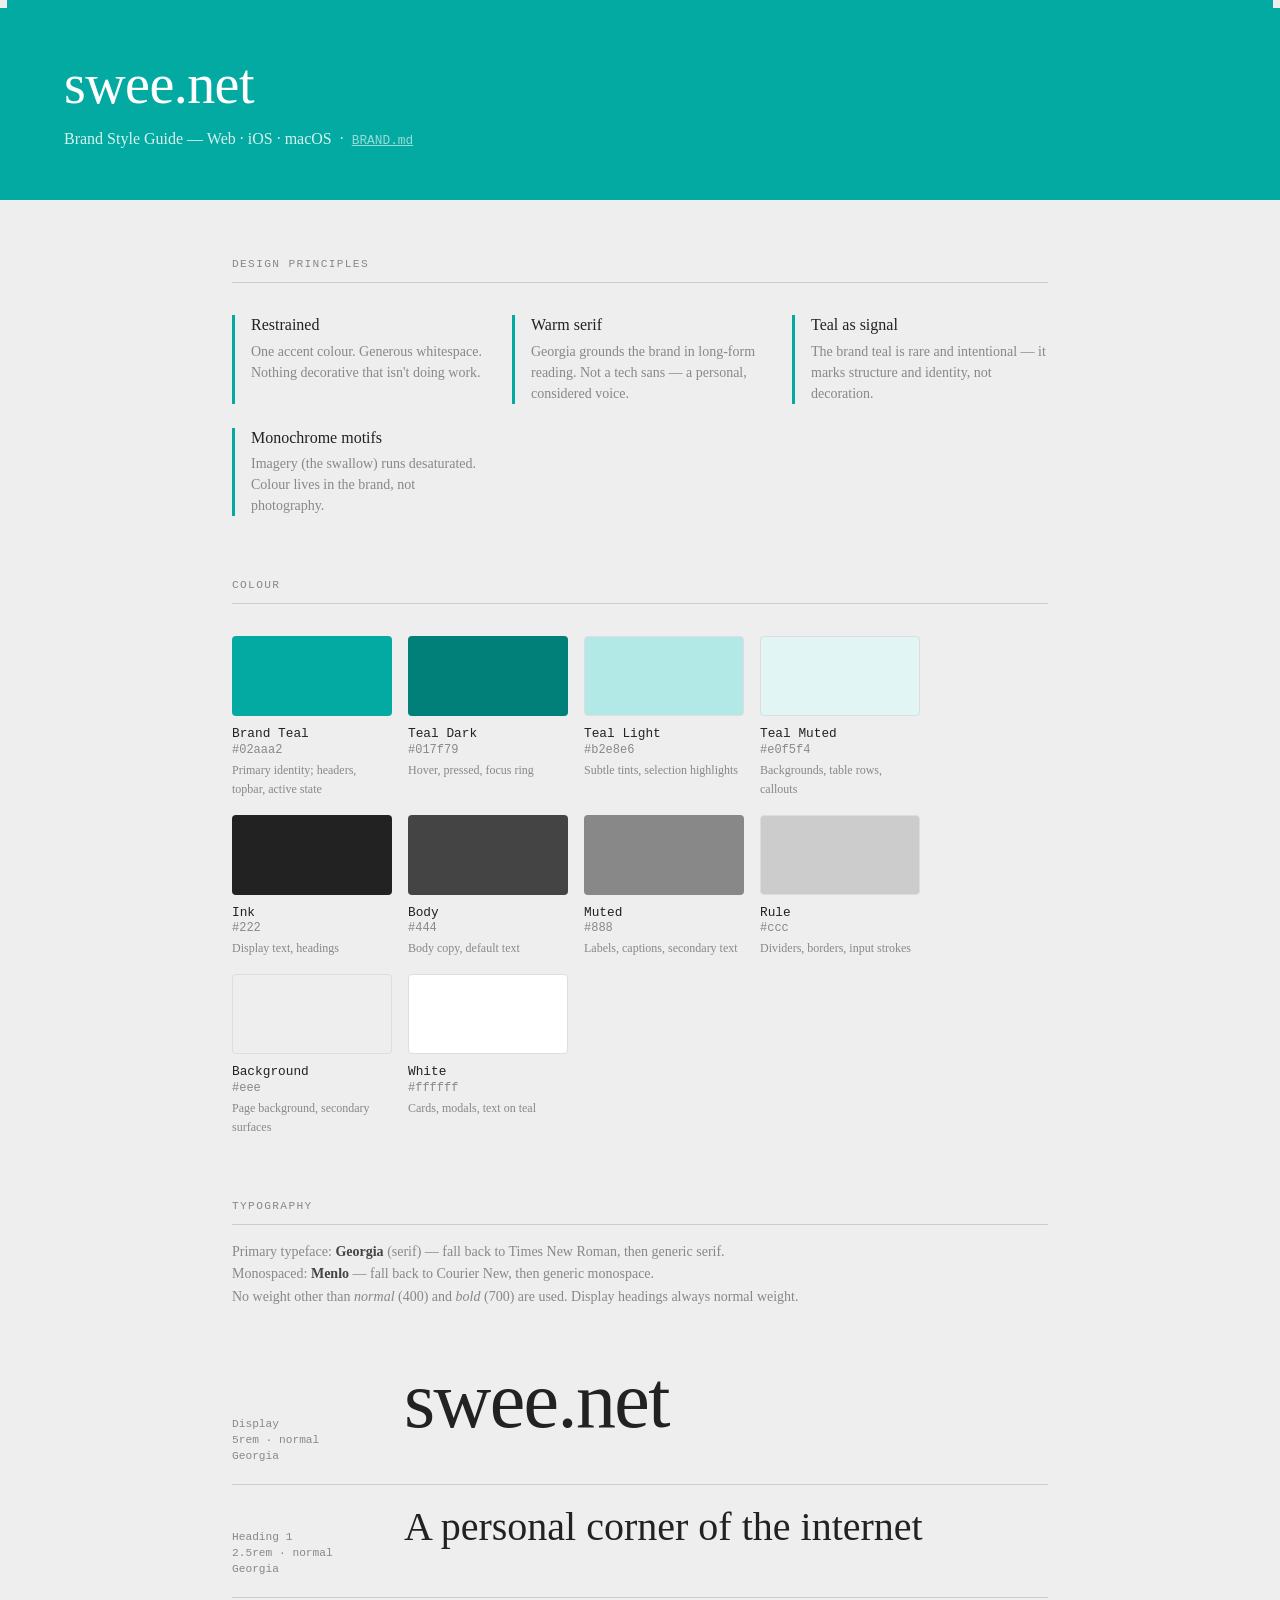
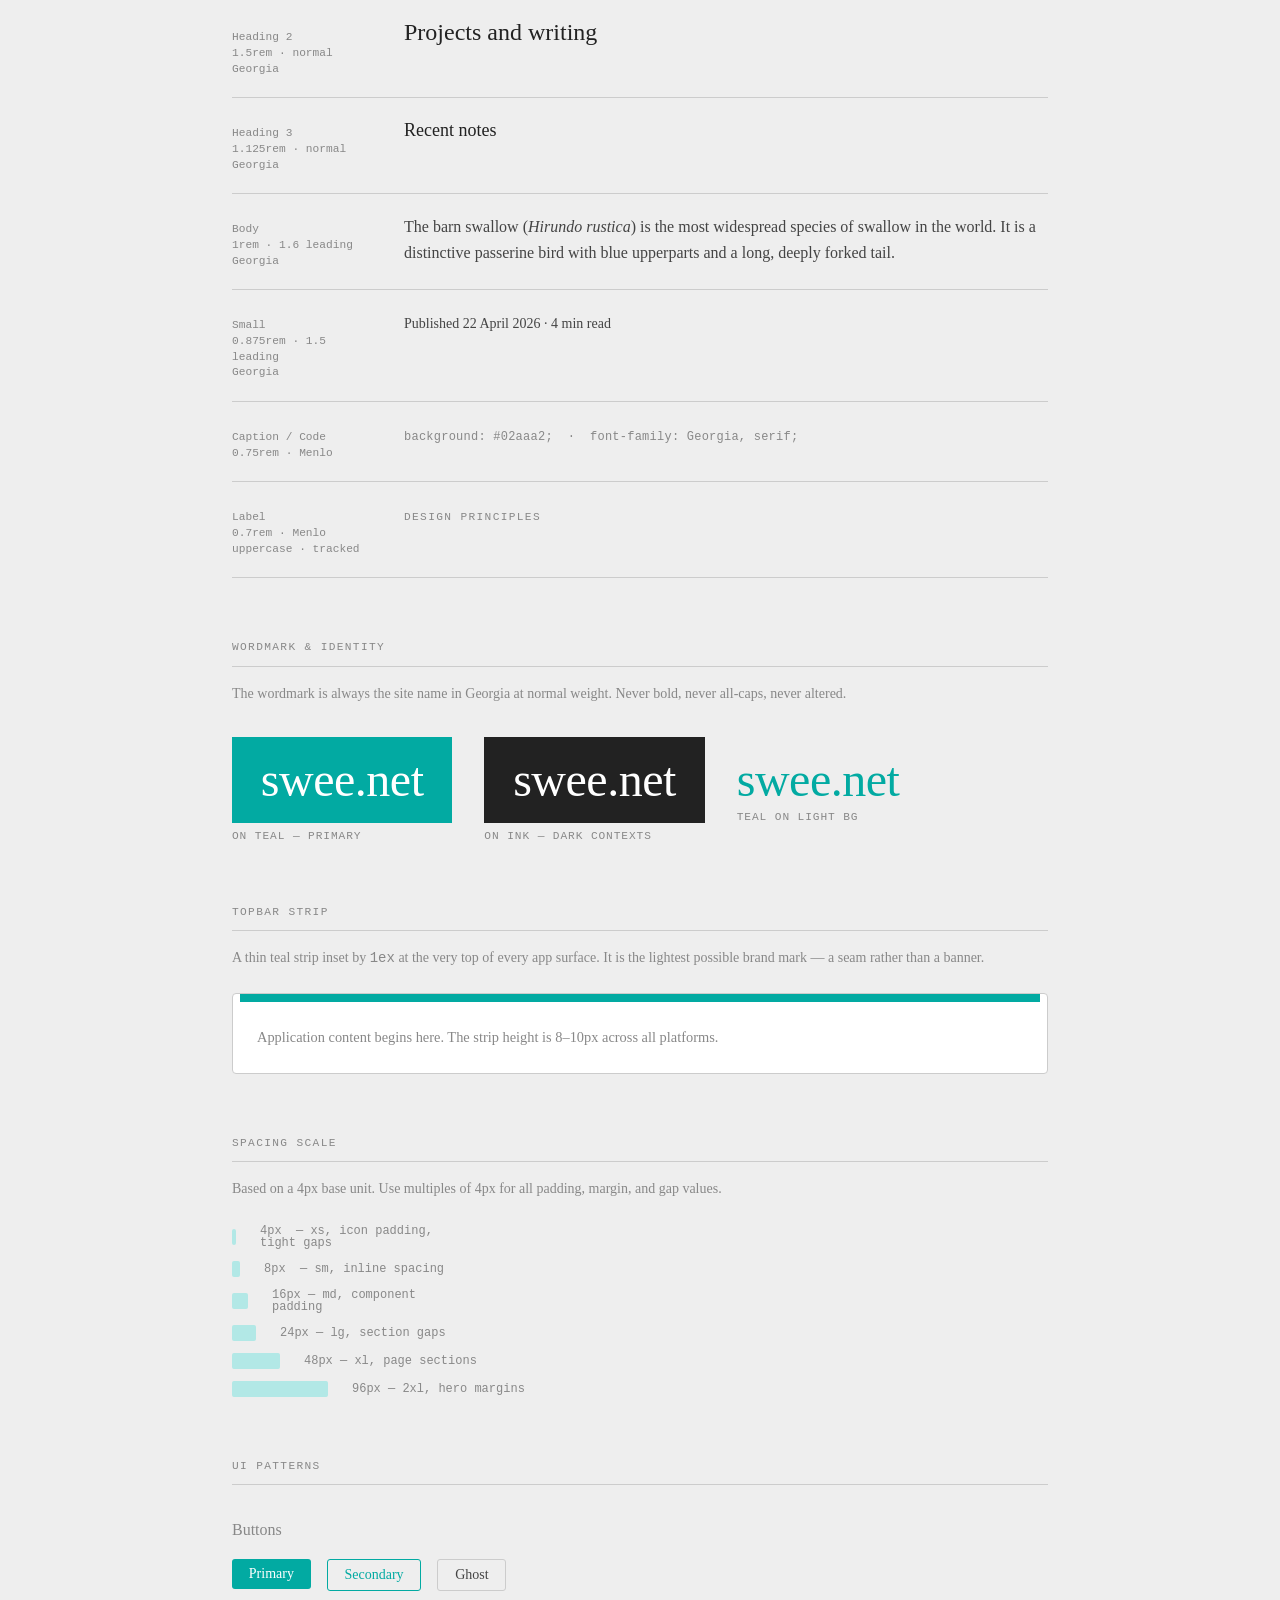
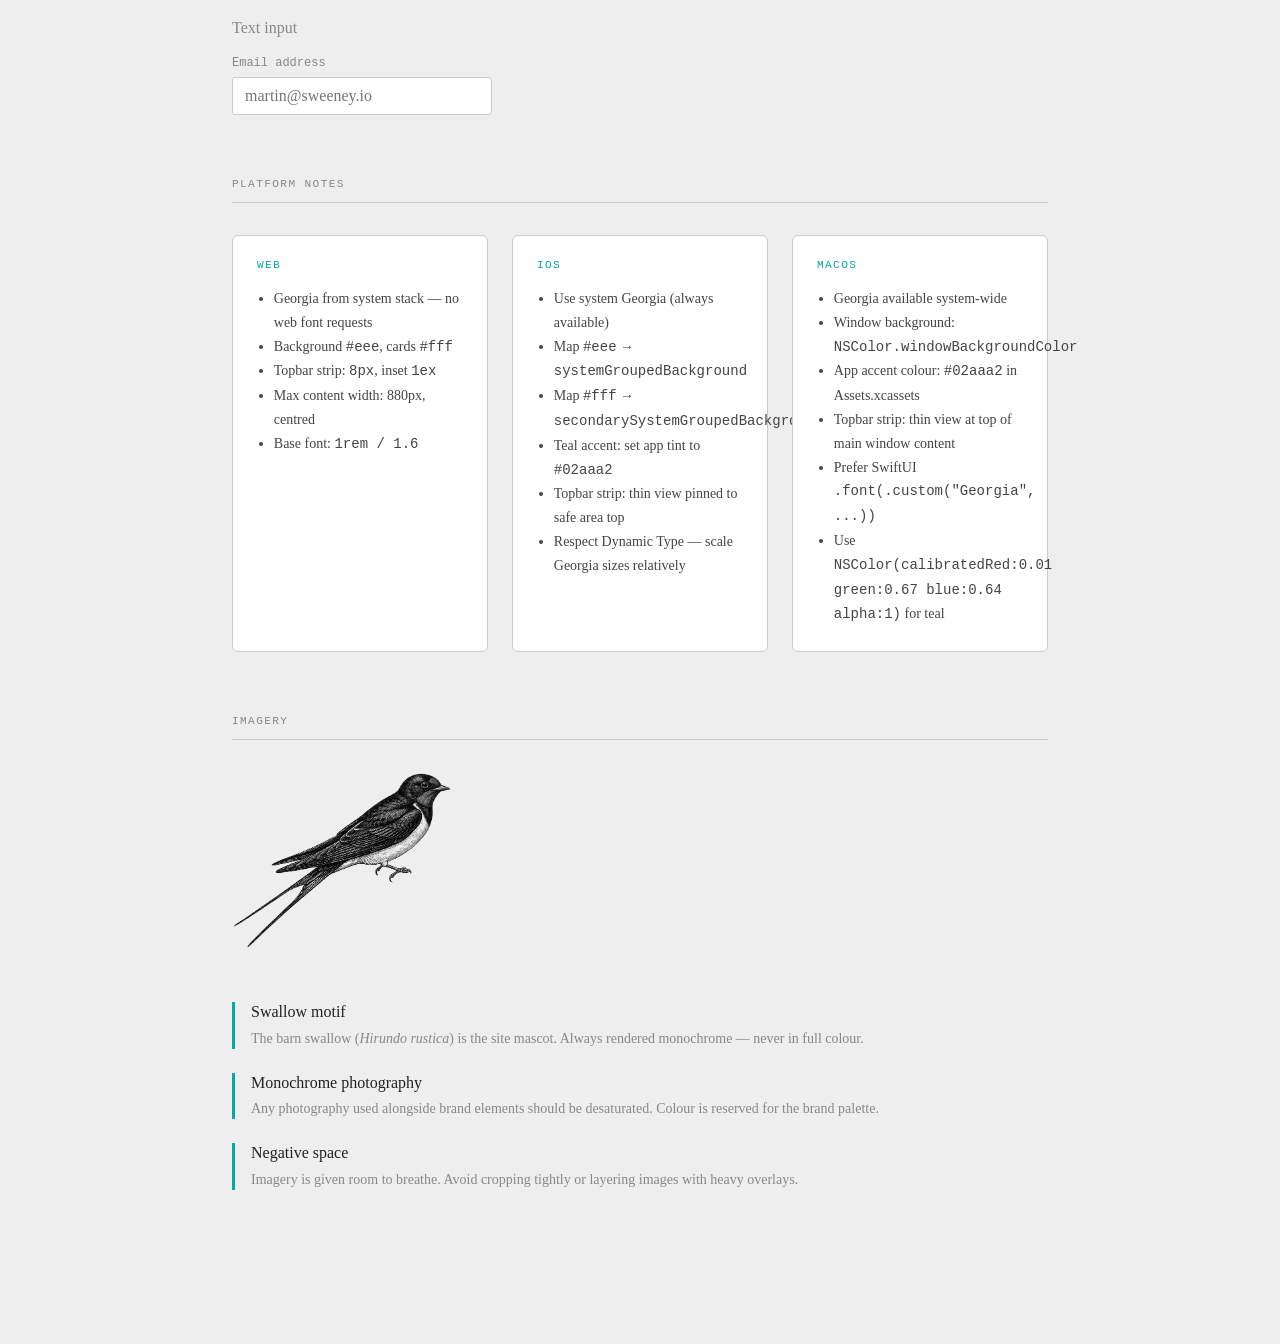
==== styleguide.html @ 51f34c75 "Add brand style guide and AI-readable brand reference Co-Authored-By: Claude Sonnet 4.6 <noreply@ant" ====
<!DOCTYPE html>
<html lang="en">
<head>
	<meta charset="utf-8">
	<title>swee.net — Brand Style Guide</title>
	<style>
		*, *::before, *::after { box-sizing: border-box; }

		:root {
			--teal:        #02aaa2;
			--teal-dark:   #017f79;
			--teal-light:  #b2e8e6;
			--teal-muted:  #e0f5f4;
			--ink:         #222;
			--body:        #444;
			--muted:       #888;
			--rule:        #ccc;
			--bg:          #eee;
			--white:       #fff;
			--font-serif:  'Georgia', 'Times New Roman', serif;
			--font-mono:   'Menlo', 'Courier New', monospace;
		}

		html { font-size: 16px; }

		body {
			margin: 0;
			padding: 0;
			font: 1em/1.6 var(--font-serif);
			background: var(--bg);
			color: var(--body);
		}

		/* ── Page header ── */
		.page-topbar {
			height: 8px;
			background: var(--teal);
			margin: 0 1ex;
		}

		.page-header {
			background: var(--teal);
			color: var(--white);
			padding: 3rem 4rem;
		}

		.page-header h1 {
			font-weight: normal;
			font-size: 3.5rem;
			margin: 0 0 0.25em;
			line-height: 1;
			letter-spacing: -0.01em;
		}

		.page-header p {
			margin: 0;
			opacity: 0.85;
			font-size: 1rem;
		}

		/* ── Layout ── */
		.container {
			max-width: 880px;
			margin: 0 auto;
			padding: 3rem 2rem 6rem;
		}

		/* ── Section ── */
		.section {
			margin-bottom: 4rem;
		}

		.section-label {
			font: 0.7rem/1 var(--font-mono);
			text-transform: uppercase;
			letter-spacing: 0.12em;
			color: var(--muted);
			border-bottom: 1px solid var(--rule);
			padding-bottom: 0.75rem;
			margin-bottom: 2rem;
		}

		h2 {
			font-size: 1.5rem;
			font-weight: normal;
			color: var(--ink);
			margin: 0 0 0.5rem;
		}

		h3 {
			font-size: 1rem;
			font-weight: normal;
			color: var(--muted);
			margin: 0 0 1rem;
		}

		/* ── Colour palette ── */
		.palette {
			display: flex;
			flex-wrap: wrap;
			gap: 1rem;
		}

		.swatch {
			width: 160px;
		}

		.swatch-block {
			height: 80px;
			border-radius: 4px;
			margin-bottom: 0.6rem;
		}

		.swatch-name {
			font: 0.8rem/1.3 var(--font-mono);
			color: var(--ink);
			display: block;
		}

		.swatch-hex {
			font: 0.75rem/1.3 var(--font-mono);
			color: var(--muted);
			display: block;
		}

		.swatch-use {
			font-size: 0.75rem;
			color: var(--muted);
			display: block;
			margin-top: 0.2em;
		}

		/* ── Typography scale ── */
		.type-row {
			display: flex;
			align-items: baseline;
			gap: 2rem;
			border-bottom: 1px solid var(--rule);
			padding: 1.25rem 0;
		}

		.type-meta {
			width: 140px;
			flex-shrink: 0;
			font: 0.7rem/1.4 var(--font-mono);
			color: var(--muted);
		}

		.type-specimen { flex: 1; }

		.t-display {
			font: normal 5rem/1 var(--font-serif);
			color: var(--ink);
			letter-spacing: -0.02em;
		}

		.t-heading-1 {
			font: normal 2.5rem/1.1 var(--font-serif);
			color: var(--ink);
		}

		.t-heading-2 {
			font: normal 1.5rem/1.2 var(--font-serif);
			color: var(--ink);
		}

		.t-heading-3 {
			font: normal 1.125rem/1.3 var(--font-serif);
			color: var(--ink);
		}

		.t-body {
			font: 1rem/1.6 var(--font-serif);
			color: var(--body);
		}

		.t-small {
			font: 0.875rem/1.5 var(--font-serif);
			color: var(--body);
		}

		.t-caption {
			font: 0.75rem/1.4 var(--font-mono);
			color: var(--muted);
			letter-spacing: 0.02em;
		}

		.t-label {
			font: 0.7rem/1 var(--font-mono);
			text-transform: uppercase;
			letter-spacing: 0.12em;
			color: var(--muted);
		}

		/* ── Logo / wordmark ── */
		.logo-row {
			display: flex;
			flex-wrap: wrap;
			gap: 2rem;
			align-items: center;
		}

		.logo-specimen {
			display: flex;
			flex-direction: column;
			align-items: flex-start;
			gap: 0.5rem;
		}

		.logo-specimen span {
			font: 0.7rem/1 var(--font-mono);
			color: var(--muted);
			letter-spacing: 0.08em;
			text-transform: uppercase;
		}

		.wordmark {
			font: normal 3rem/1 var(--font-serif);
			letter-spacing: -0.01em;
		}

		.wordmark-on-teal {
			background: var(--teal);
			color: var(--white);
			padding: 0.4em 0.6em;
		}

		.wordmark-on-dark {
			background: var(--ink);
			color: var(--white);
			padding: 0.4em 0.6em;
		}

		.wordmark-on-bg {
			color: var(--teal);
		}

		/* ── Topbar strip ── */
		.topbar-demo {
			background: var(--white);
			border-radius: 4px;
			overflow: hidden;
			border: 1px solid var(--rule);
		}

		.topbar-strip {
			height: 8px;
			background: var(--teal);
			margin: 0 1ex;
		}

		.topbar-content {
			padding: 1.5rem;
			font-size: 0.9rem;
			color: var(--muted);
		}

		/* ── Motion / Platform ── */
		.platform-grid {
			display: grid;
			grid-template-columns: repeat(auto-fit, minmax(220px, 1fr));
			gap: 1.5rem;
		}

		.platform-card {
			background: var(--white);
			border-radius: 6px;
			padding: 1.5rem;
			border: 1px solid var(--rule);
		}

		.platform-card h4 {
			font: 0.7rem/1 var(--font-mono);
			text-transform: uppercase;
			letter-spacing: 0.12em;
			color: var(--teal);
			margin: 0 0 1rem;
		}

		.platform-card ul {
			margin: 0;
			padding: 0 0 0 1.2em;
			font-size: 0.875rem;
			line-height: 1.7;
			color: var(--body);
		}

		/* ── UI Patterns ── */
		.pattern-row {
			display: flex;
			flex-wrap: wrap;
			gap: 1rem;
			align-items: flex-start;
			margin-bottom: 1.5rem;
		}

		.btn {
			display: inline-block;
			font: 0.875rem/1 var(--font-serif);
			padding: 0.6em 1.2em;
			border-radius: 3px;
			border: none;
			cursor: pointer;
			text-decoration: none;
		}

		.btn-primary   { background: var(--teal); color: var(--white); }
		.btn-secondary { background: transparent; color: var(--teal); border: 1.5px solid var(--teal); }
		.btn-ghost     { background: transparent; color: var(--body); border: 1.5px solid var(--rule); }

		.input-demo {
			display: flex;
			flex-direction: column;
			gap: 0.5rem;
		}

		.input-demo input {
			font: 1rem/1 var(--font-serif);
			padding: 0.55em 0.75em;
			border: 1.5px solid var(--rule);
			border-radius: 3px;
			background: var(--white);
			color: var(--ink);
			outline: none;
			width: 260px;
		}

		.input-demo input:focus {
			border-color: var(--teal);
		}

		.input-demo label {
			font: 0.75rem/1 var(--font-mono);
			color: var(--muted);
		}

		/* ── Spacing scale ── */
		.spacing-row {
			display: flex;
			align-items: center;
			gap: 1.5rem;
			margin-bottom: 0.75rem;
		}

		.spacing-block {
			background: var(--teal-light);
			height: 1rem;
			border-radius: 2px;
			flex-shrink: 0;
		}

		.spacing-label {
			font: 0.75rem/1 var(--font-mono);
			color: var(--muted);
			width: 200px;
		}

		/* ── Principles ── */
		.principles {
			display: grid;
			grid-template-columns: repeat(auto-fit, minmax(200px, 1fr));
			gap: 1.5rem;
		}

		.principle {
			border-left: 3px solid var(--teal);
			padding-left: 1rem;
		}

		.principle h4 {
			font: normal 1rem/1.2 var(--font-serif);
			color: var(--ink);
			margin: 0 0 0.4rem;
		}

		.principle p {
			font-size: 0.875rem;
			color: var(--muted);
			margin: 0;
			line-height: 1.5;
		}
	</style>
</head>
<body>

<div class="page-topbar"></div>

<header class="page-header">
	<h1>swee.net</h1>
	<p>Brand Style Guide — Web · iOS · macOS &nbsp;·&nbsp; <a href="BRAND.md" style="color:rgba(255,255,255,0.7);font-size:0.8rem;font-family:Menlo,monospace;">BRAND.md</a></p>
</header>

<div class="container">

	<!-- PRINCIPLES -->
	<section class="section">
		<p class="section-label">Design principles</p>
		<div class="principles">
			<div class="principle">
				<h4>Restrained</h4>
				<p>One accent colour. Generous whitespace. Nothing decorative that isn't doing work.</p>
			</div>
			<div class="principle">
				<h4>Warm serif</h4>
				<p>Georgia grounds the brand in long-form reading. Not a tech sans — a personal, considered voice.</p>
			</div>
			<div class="principle">
				<h4>Teal as signal</h4>
				<p>The brand teal is rare and intentional — it marks structure and identity, not decoration.</p>
			</div>
			<div class="principle">
				<h4>Monochrome motifs</h4>
				<p>Imagery (the swallow) runs desaturated. Colour lives in the brand, not photography.</p>
			</div>
		</div>
	</section>

	<!-- COLOUR -->
	<section class="section">
		<p class="section-label">Colour</p>
		<div class="palette">
			<div class="swatch">
				<div class="swatch-block" style="background:#02aaa2;"></div>
				<span class="swatch-name">Brand Teal</span>
				<span class="swatch-hex">#02aaa2</span>
				<span class="swatch-use">Primary identity; headers, topbar, active state</span>
			</div>
			<div class="swatch">
				<div class="swatch-block" style="background:#017f79;"></div>
				<span class="swatch-name">Teal Dark</span>
				<span class="swatch-hex">#017f79</span>
				<span class="swatch-use">Hover, pressed, focus ring</span>
			</div>
			<div class="swatch">
				<div class="swatch-block" style="background:#b2e8e6; border:1px solid #ddd;"></div>
				<span class="swatch-name">Teal Light</span>
				<span class="swatch-hex">#b2e8e6</span>
				<span class="swatch-use">Subtle tints, selection highlights</span>
			</div>
			<div class="swatch">
				<div class="swatch-block" style="background:#e0f5f4; border:1px solid #ddd;"></div>
				<span class="swatch-name">Teal Muted</span>
				<span class="swatch-hex">#e0f5f4</span>
				<span class="swatch-use">Backgrounds, table rows, callouts</span>
			</div>
			<div class="swatch">
				<div class="swatch-block" style="background:#222;"></div>
				<span class="swatch-name">Ink</span>
				<span class="swatch-hex">#222</span>
				<span class="swatch-use">Display text, headings</span>
			</div>
			<div class="swatch">
				<div class="swatch-block" style="background:#444;"></div>
				<span class="swatch-name">Body</span>
				<span class="swatch-hex">#444</span>
				<span class="swatch-use">Body copy, default text</span>
			</div>
			<div class="swatch">
				<div class="swatch-block" style="background:#888;"></div>
				<span class="swatch-name">Muted</span>
				<span class="swatch-hex">#888</span>
				<span class="swatch-use">Labels, captions, secondary text</span>
			</div>
			<div class="swatch">
				<div class="swatch-block" style="background:#ccc; border:1px solid #ddd;"></div>
				<span class="swatch-name">Rule</span>
				<span class="swatch-hex">#ccc</span>
				<span class="swatch-use">Dividers, borders, input strokes</span>
			</div>
			<div class="swatch">
				<div class="swatch-block" style="background:#eee; border:1px solid #ddd;"></div>
				<span class="swatch-name">Background</span>
				<span class="swatch-hex">#eee</span>
				<span class="swatch-use">Page background, secondary surfaces</span>
			</div>
			<div class="swatch">
				<div class="swatch-block" style="background:#fff; border:1px solid #ddd;"></div>
				<span class="swatch-name">White</span>
				<span class="swatch-hex">#ffffff</span>
				<span class="swatch-use">Cards, modals, text on teal</span>
			</div>
		</div>
	</section>

	<!-- TYPOGRAPHY -->
	<section class="section">
		<p class="section-label">Typography</p>
		<p style="font-size:0.875rem;color:#888;margin:-1rem 0 2rem;">
			Primary typeface: <strong style="color:#444;">Georgia</strong> (serif) — fall back to Times New Roman, then generic serif.<br>
			Monospaced: <strong style="color:#444;">Menlo</strong> — fall back to Courier New, then generic monospace.<br>
			No weight other than <em>normal</em> (400) and <em>bold</em> (700) are used. Display headings always normal weight.
		</p>

		<div class="type-row">
			<div class="type-meta">Display<br>5rem · normal<br>Georgia</div>
			<div class="type-specimen"><span class="t-display">swee.net</span></div>
		</div>
		<div class="type-row">
			<div class="type-meta">Heading 1<br>2.5rem · normal<br>Georgia</div>
			<div class="type-specimen"><span class="t-heading-1">A personal corner of the internet</span></div>
		</div>
		<div class="type-row">
			<div class="type-meta">Heading 2<br>1.5rem · normal<br>Georgia</div>
			<div class="type-specimen"><span class="t-heading-2">Projects and writing</span></div>
		</div>
		<div class="type-row">
			<div class="type-meta">Heading 3<br>1.125rem · normal<br>Georgia</div>
			<div class="type-specimen"><span class="t-heading-3">Recent notes</span></div>
		</div>
		<div class="type-row">
			<div class="type-meta">Body<br>1rem · 1.6 leading<br>Georgia</div>
			<div class="type-specimen"><span class="t-body">The barn swallow (<em>Hirundo rustica</em>) is the most widespread species of swallow in the world. It is a distinctive passerine bird with blue upperparts and a long, deeply forked tail.</span></div>
		</div>
		<div class="type-row">
			<div class="type-meta">Small<br>0.875rem · 1.5 leading<br>Georgia</div>
			<div class="type-specimen"><span class="t-small">Published 22 April 2026 · 4 min read</span></div>
		</div>
		<div class="type-row">
			<div class="type-meta">Caption / Code<br>0.75rem · Menlo</div>
			<div class="type-specimen"><span class="t-caption">background: #02aaa2; &nbsp;·&nbsp; font-family: Georgia, serif;</span></div>
		</div>
		<div class="type-row">
			<div class="type-meta">Label<br>0.7rem · Menlo<br>uppercase · tracked</div>
			<div class="type-specimen"><span class="t-label">Design principles</span></div>
		</div>
	</section>

	<!-- WORDMARK -->
	<section class="section">
		<p class="section-label">Wordmark &amp; identity</p>
		<p style="font-size:0.875rem;color:#888;margin:-1rem 0 2rem;">The wordmark is always the site name in Georgia at normal weight. Never bold, never all-caps, never altered.</p>
		<div class="logo-row">
			<div class="logo-specimen">
				<div class="wordmark wordmark-on-teal">swee.net</div>
				<span>On teal — primary</span>
			</div>
			<div class="logo-specimen">
				<div class="wordmark wordmark-on-dark">swee.net</div>
				<span>On ink — dark contexts</span>
			</div>
			<div class="logo-specimen">
				<div class="wordmark wordmark-on-bg">swee.net</div>
				<span>Teal on light bg</span>
			</div>
		</div>
	</section>

	<!-- TOPBAR STRIP -->
	<section class="section">
		<p class="section-label">Topbar strip</p>
		<p style="font-size:0.875rem;color:#888;margin:-1rem 0 1.5rem;">A thin teal strip inset by <code>1ex</code> at the very top of every app surface. It is the lightest possible brand mark — a seam rather than a banner.</p>
		<div class="topbar-demo">
			<div class="topbar-strip"></div>
			<div class="topbar-content">Application content begins here. The strip height is 8–10px across all platforms.</div>
		</div>
	</section>

	<!-- SPACING -->
	<section class="section">
		<p class="section-label">Spacing scale</p>
		<p style="font-size:0.875rem;color:#888;margin:-1rem 0 1.5rem;">Based on a 4px base unit. Use multiples of 4px for all padding, margin, and gap values.</p>
		<div class="spacing-row"><div class="spacing-block" style="width:4px;"></div><span class="spacing-label">4px &nbsp;— xs, icon padding, tight gaps</span></div>
		<div class="spacing-row"><div class="spacing-block" style="width:8px;"></div><span class="spacing-label">8px &nbsp;— sm, inline spacing</span></div>
		<div class="spacing-row"><div class="spacing-block" style="width:16px;"></div><span class="spacing-label">16px — md, component padding</span></div>
		<div class="spacing-row"><div class="spacing-block" style="width:24px;"></div><span class="spacing-label">24px — lg, section gaps</span></div>
		<div class="spacing-row"><div class="spacing-block" style="width:48px;"></div><span class="spacing-label">48px — xl, page sections</span></div>
		<div class="spacing-row"><div class="spacing-block" style="width:96px;"></div><span class="spacing-label">96px — 2xl, hero margins</span></div>
	</section>

	<!-- UI PATTERNS -->
	<section class="section">
		<p class="section-label">UI patterns</p>
		<h3>Buttons</h3>
		<div class="pattern-row">
			<button class="btn btn-primary">Primary</button>
			<button class="btn btn-secondary">Secondary</button>
			<button class="btn btn-ghost">Ghost</button>
		</div>
		<h3>Text input</h3>
		<div class="input-demo">
			<label>Email address</label>
			<input type="email" placeholder="martin@sweeney.io">
		</div>
	</section>

	<!-- PLATFORM NOTES -->
	<section class="section">
		<p class="section-label">Platform notes</p>
		<div class="platform-grid">
			<div class="platform-card">
				<h4>Web</h4>
				<ul>
					<li>Georgia from system stack — no web font requests</li>
					<li>Background <code>#eee</code>, cards <code>#fff</code></li>
					<li>Topbar strip: <code>8px</code>, inset <code>1ex</code></li>
					<li>Max content width: 880px, centred</li>
					<li>Base font: <code>1rem / 1.6</code></li>
				</ul>
			</div>
			<div class="platform-card">
				<h4>iOS</h4>
				<ul>
					<li>Use system Georgia (always available)</li>
					<li>Map <code>#eee</code> → <code>systemGroupedBackground</code></li>
					<li>Map <code>#fff</code> → <code>secondarySystemGroupedBackground</code></li>
					<li>Teal accent: set app tint to <code>#02aaa2</code></li>
					<li>Topbar strip: thin view pinned to safe area top</li>
					<li>Respect Dynamic Type — scale Georgia sizes relatively</li>
				</ul>
			</div>
			<div class="platform-card">
				<h4>macOS</h4>
				<ul>
					<li>Georgia available system-wide</li>
					<li>Window background: <code>NSColor.windowBackgroundColor</code></li>
					<li>App accent colour: <code>#02aaa2</code> in Assets.xcassets</li>
					<li>Topbar strip: thin view at top of main window content</li>
					<li>Prefer SwiftUI <code>.font(.custom("Georgia", ...))</code></li>
					<li>Use <code>NSColor(calibratedRed:0.01 green:0.67 blue:0.64 alpha:1)</code> for teal</li>
				</ul>
			</div>
		</div>
	</section>

	<!-- IMAGERY -->
	<section class="section">
		<p class="section-label">Imagery</p>
		<div style="display:flex;gap:3rem;align-items:flex-start;flex-wrap:wrap;margin-bottom:2rem;">
			<img src="swallow-mono.png" alt="Hirundo rustica — barn swallow, monochrome" style="width:220px;height:auto;flex-shrink:0;">
			<div style="display:flex;flex-direction:column;gap:1.5rem;padding-top:0.25rem;">
				<div class="principle">
					<h4>Swallow motif</h4>
					<p>The barn swallow (<em>Hirundo rustica</em>) is the site mascot. Always rendered monochrome — never in full colour.</p>
				</div>
				<div class="principle">
					<h4>Monochrome photography</h4>
					<p>Any photography used alongside brand elements should be desaturated. Colour is reserved for the brand palette.</p>
				</div>
				<div class="principle">
					<h4>Negative space</h4>
					<p>Imagery is given room to breathe. Avoid cropping tightly or layering images with heavy overlays.</p>
				</div>
			</div>
		</div>
	</section>

</div>
</body>
</html>
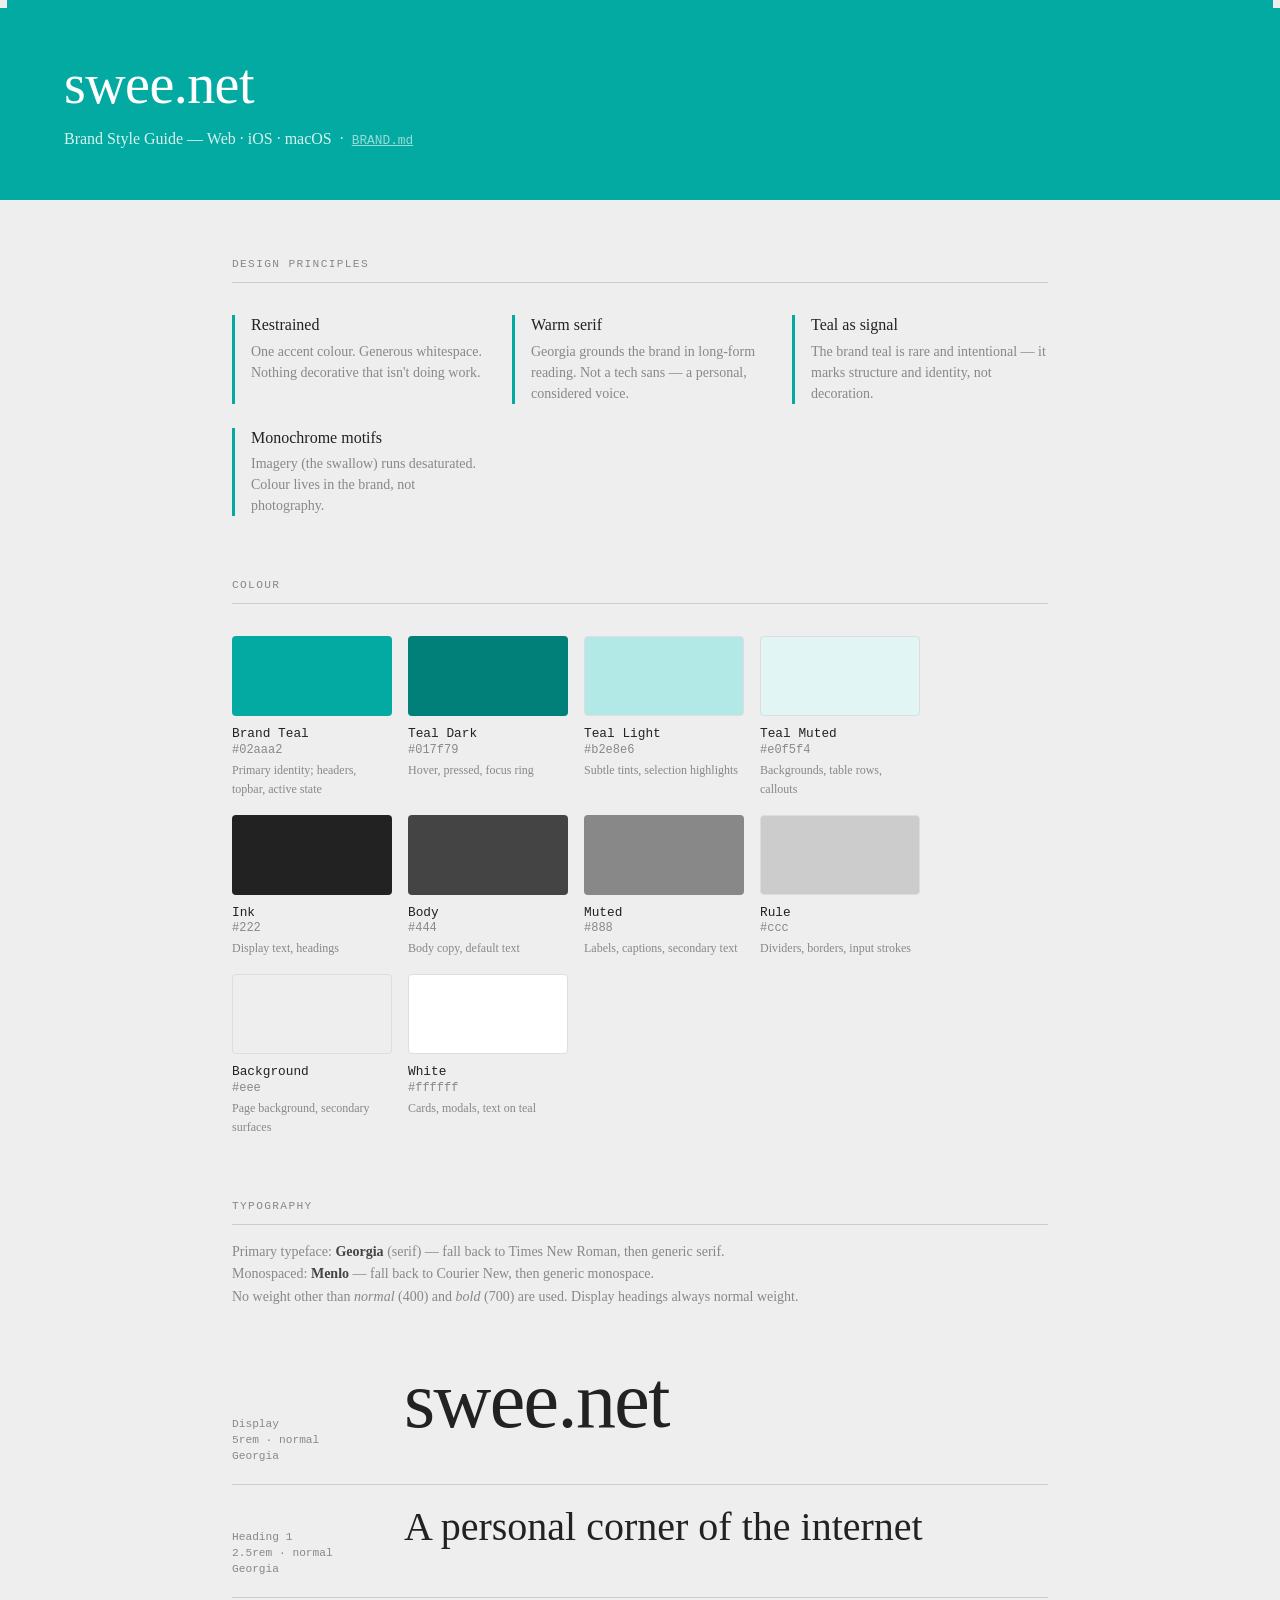
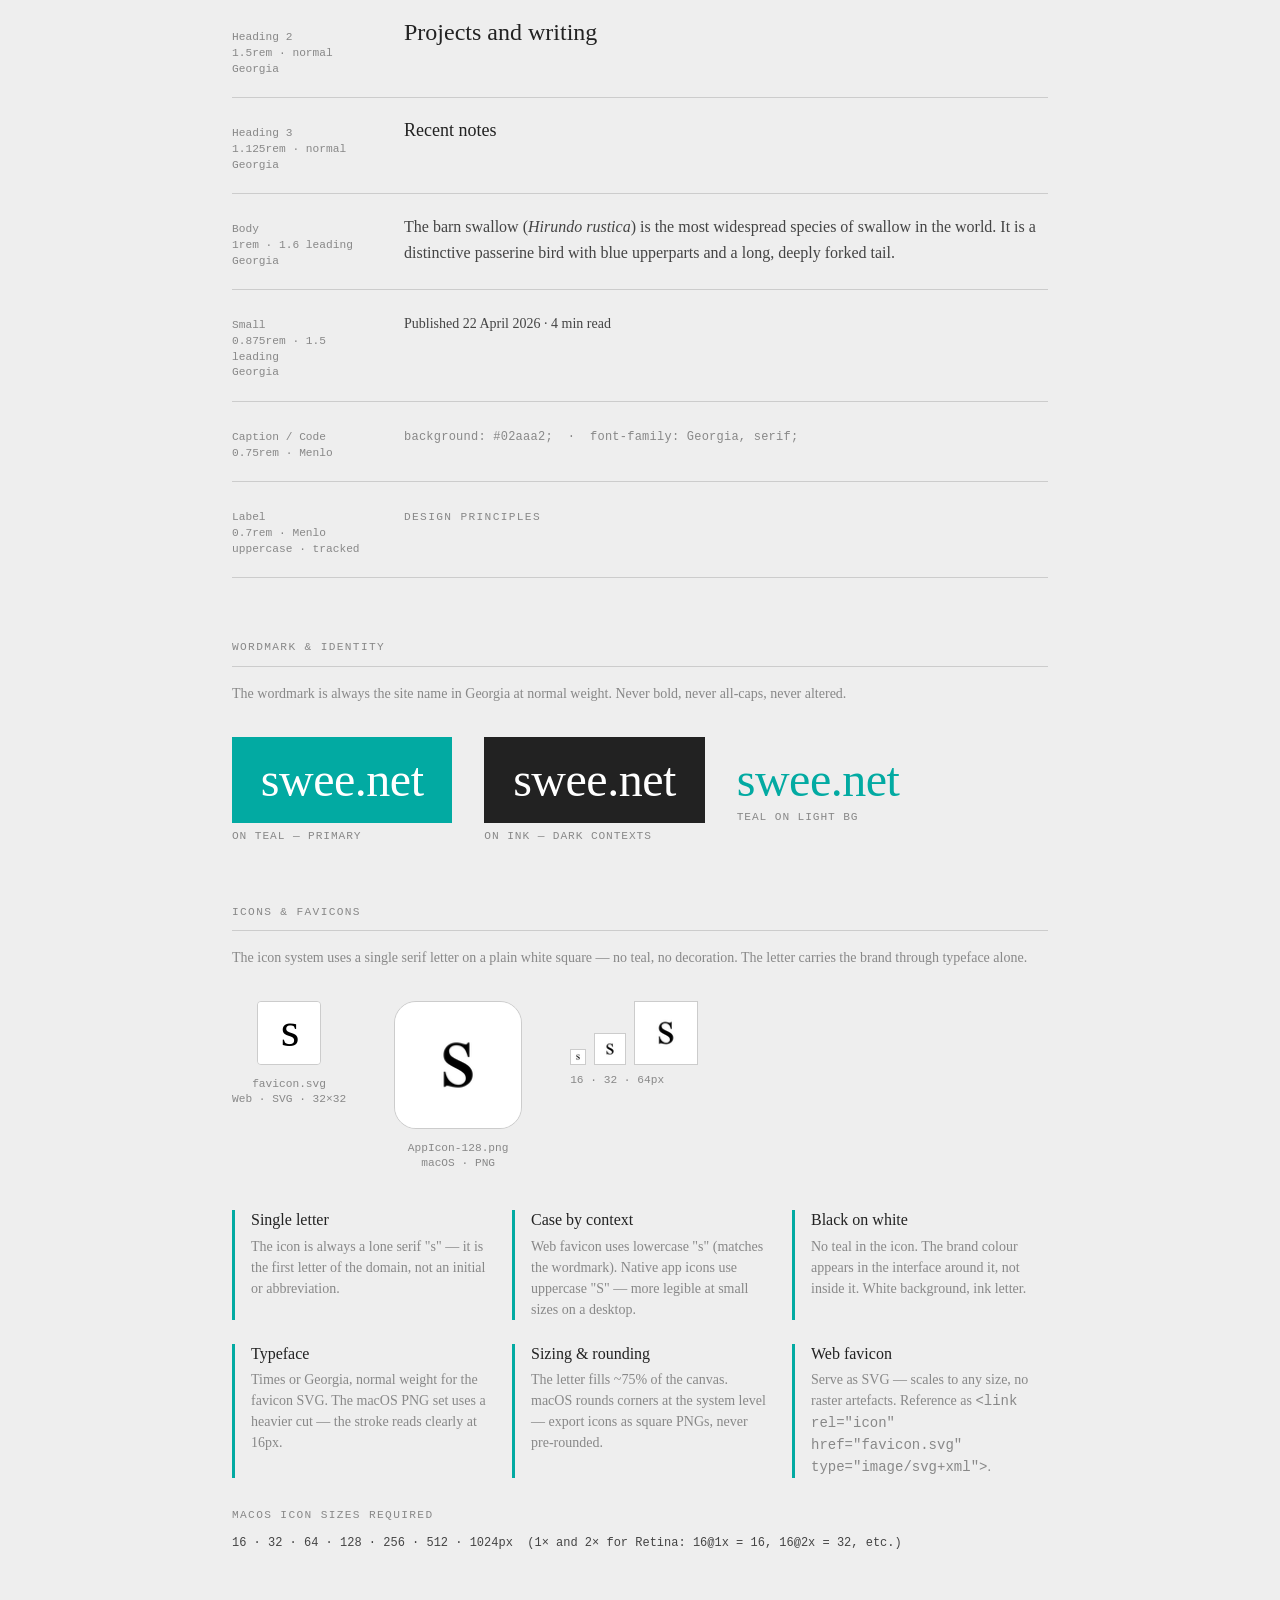
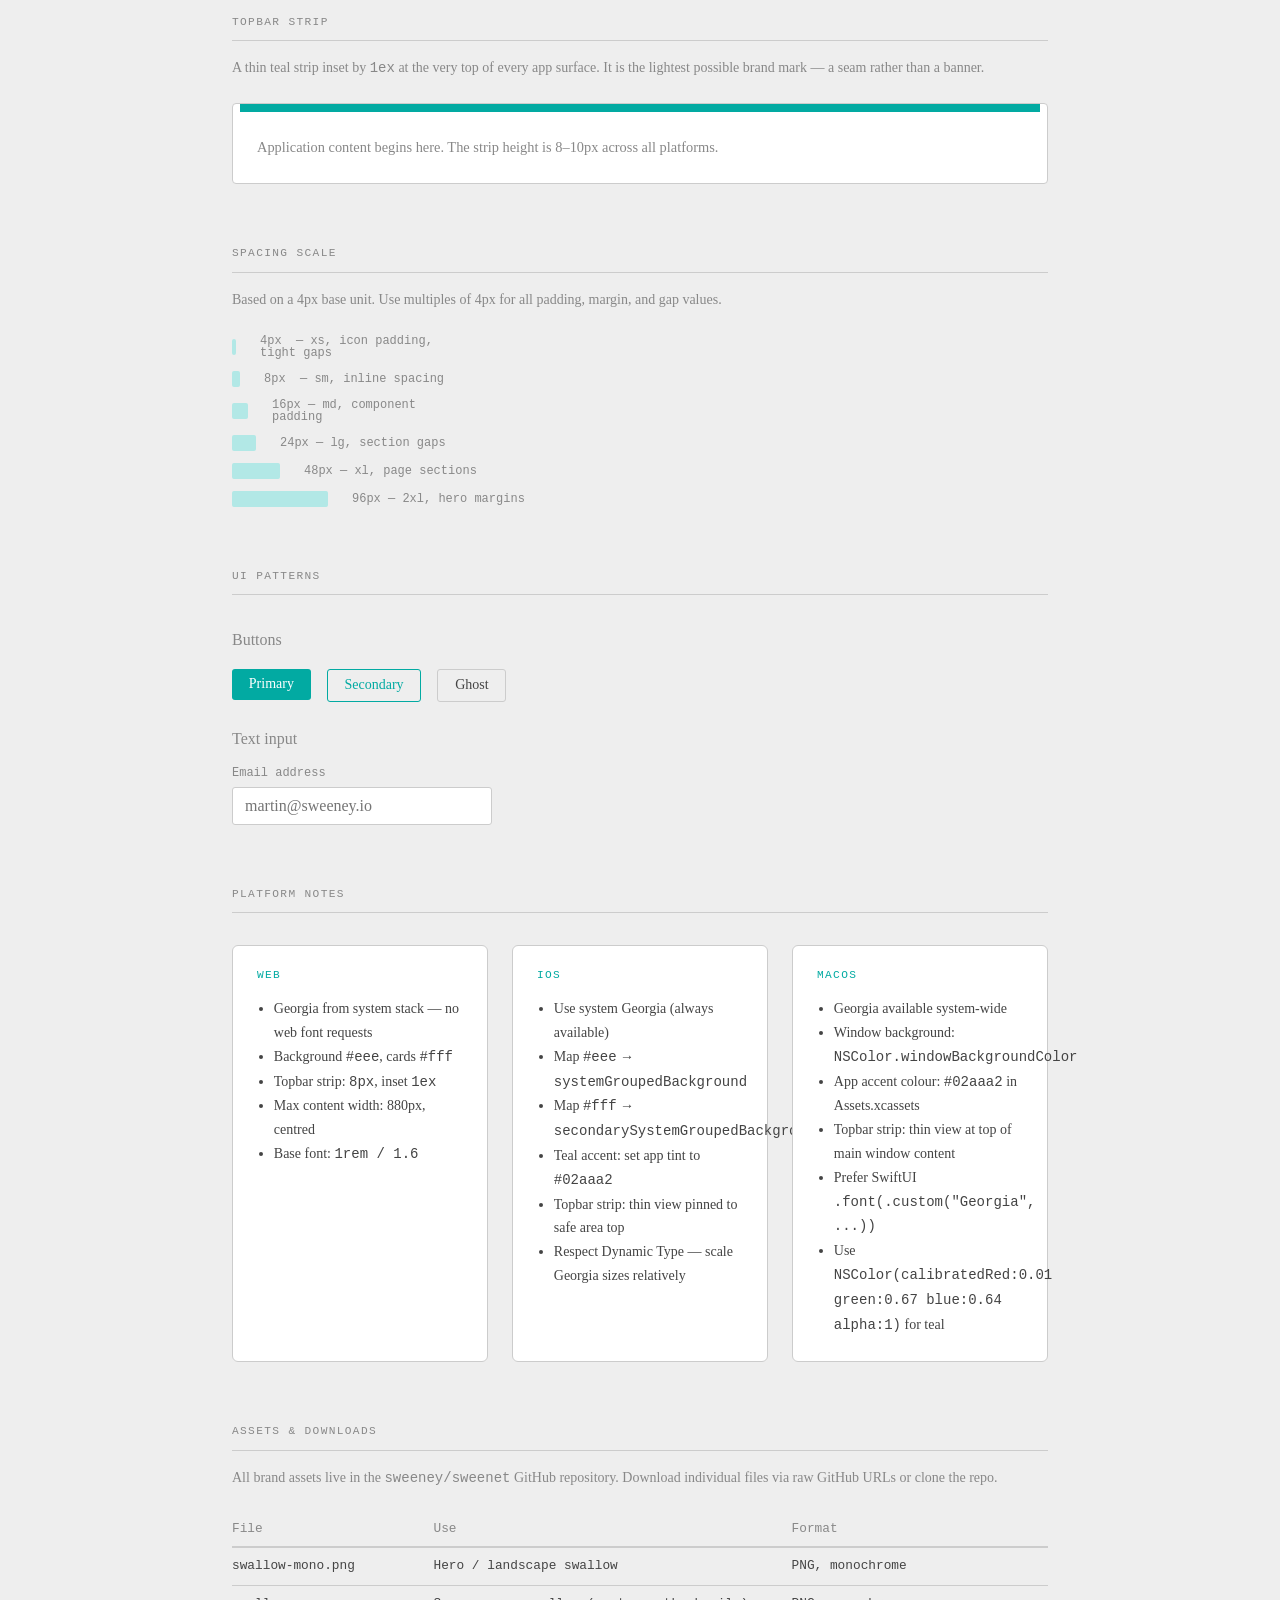
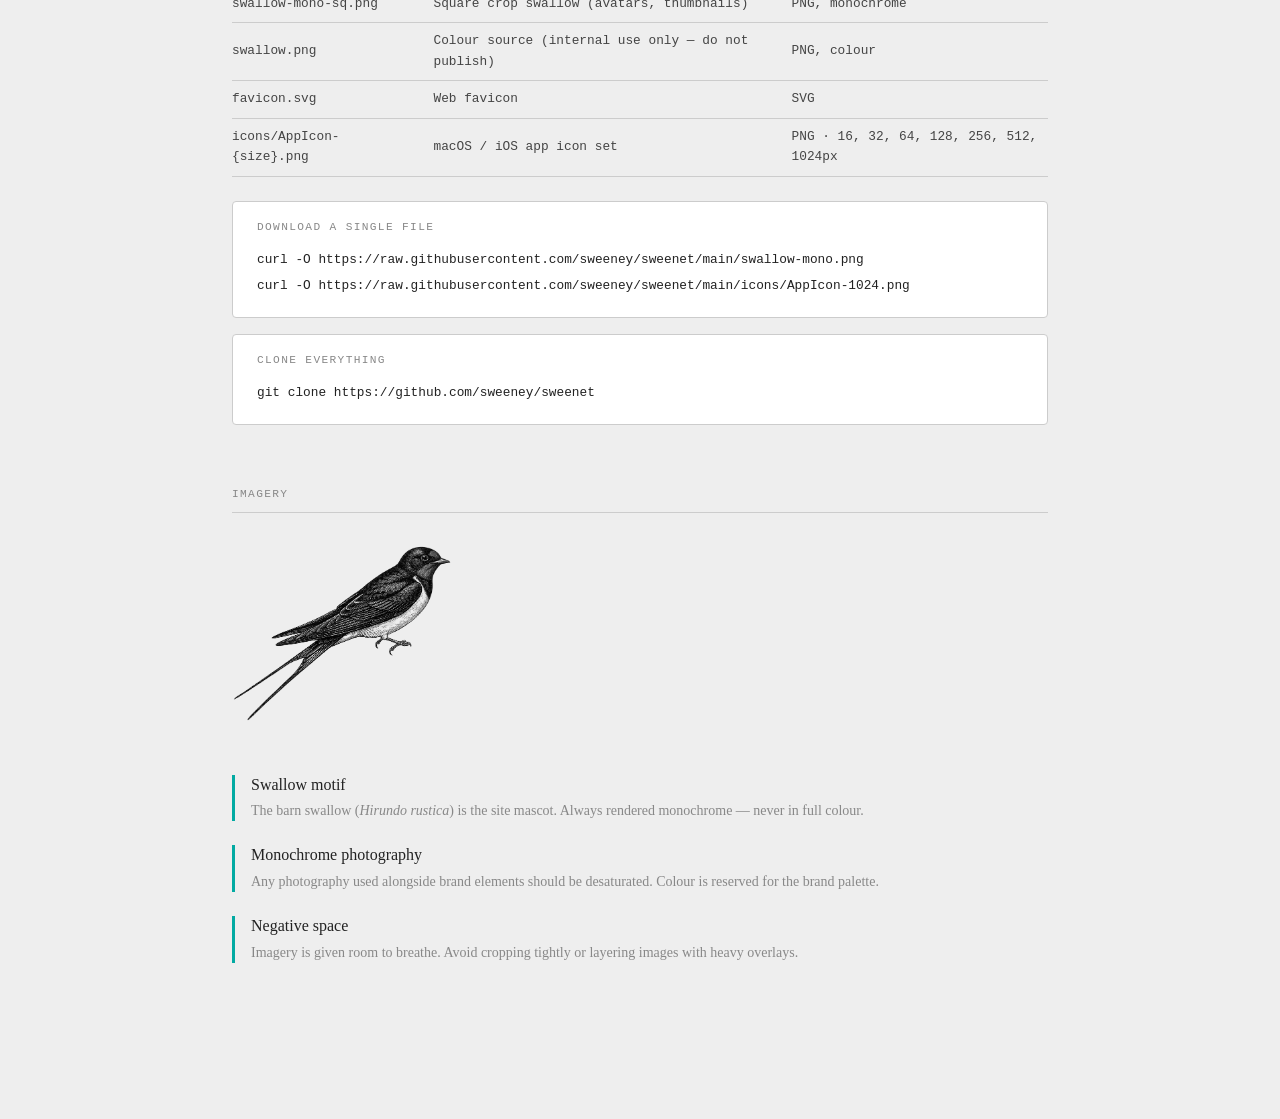
==== commit 65f48b91: "Add icons & favicons section, asset download reference Co-Authored-By: Claude Sonnet 4.6 <noreply@an" ====
--- a/styleguide.html
+++ b/styleguide.html
@@ -545,6 +545,69 @@
 		</div>
 	</section>
 
+	<!-- ICONS & FAVICONS -->
+	<section class="section">
+		<p class="section-label">Icons &amp; favicons</p>
+		<p style="font-size:0.875rem;color:#888;margin:-1rem 0 2rem;">The icon system uses a single serif letter on a plain white square — no teal, no decoration. The letter carries the brand through typeface alone.</p>
+
+		<div style="display:flex;flex-wrap:wrap;gap:3rem;align-items:flex-start;margin-bottom:2.5rem;">
+
+			<div style="display:flex;flex-direction:column;gap:0.75rem;align-items:center;">
+				<div style="width:64px;height:64px;border:1px solid var(--rule);border-radius:4px;overflow:hidden;">
+					<img src="favicon.svg" width="64" height="64" alt="Web favicon">
+				</div>
+				<span style="font:0.7rem/1.3 var(--font-mono);color:var(--muted);text-align:center;">favicon.svg<br>Web · SVG · 32×32</span>
+			</div>
+
+			<div style="display:flex;flex-direction:column;gap:0.75rem;align-items:center;">
+				<img src="icons/AppIcon-128.png" width="128" height="128" alt="macOS app icon 128px" style="border:1px solid var(--rule);border-radius:22px;">
+				<span style="font:0.7rem/1.3 var(--font-mono);color:var(--muted);text-align:center;">AppIcon-128.png<br>macOS · PNG</span>
+			</div>
+
+			<div style="display:flex;flex-direction:column;justify-content:flex-end;gap:0.5rem;">
+				<div style="display:flex;gap:8px;align-items:flex-end;">
+					<img src="icons/AppIcon-16.png"  width="16"  height="16"  alt="16px"  style="border:1px solid var(--rule);">
+					<img src="icons/AppIcon-32.png"  width="32"  height="32"  alt="32px"  style="border:1px solid var(--rule);">
+					<img src="icons/AppIcon-64.png"  width="64"  height="64"  alt="64px"  style="border:1px solid var(--rule);">
+				</div>
+				<span style="font:0.7rem/1.3 var(--font-mono);color:var(--muted);">16 · 32 · 64px</span>
+			</div>
+
+		</div>
+
+		<div class="principles">
+			<div class="principle">
+				<h4>Single letter</h4>
+				<p>The icon is always a lone serif "s" — it is the first letter of the domain, not an initial or abbreviation.</p>
+			</div>
+			<div class="principle">
+				<h4>Case by context</h4>
+				<p>Web favicon uses lowercase "s" (matches the wordmark). Native app icons use uppercase "S" — more legible at small sizes on a desktop.</p>
+			</div>
+			<div class="principle">
+				<h4>Black on white</h4>
+				<p>No teal in the icon. The brand colour appears in the interface around it, not inside it. White background, ink letter.</p>
+			</div>
+			<div class="principle">
+				<h4>Typeface</h4>
+				<p>Times or Georgia, normal weight for the favicon SVG. The macOS PNG set uses a heavier cut — the stroke reads clearly at 16px.</p>
+			</div>
+			<div class="principle">
+				<h4>Sizing &amp; rounding</h4>
+				<p>The letter fills ~75% of the canvas. macOS rounds corners at the system level — export icons as square PNGs, never pre-rounded.</p>
+			</div>
+			<div class="principle">
+				<h4>Web favicon</h4>
+				<p>Serve as SVG — scales to any size, no raster artefacts. Reference as <code>&lt;link rel="icon" href="favicon.svg" type="image/svg+xml"&gt;</code>.</p>
+			</div>
+		</div>
+
+		<div style="margin-top:2rem;">
+			<h3 style="font:0.7rem/1 var(--font-mono);color:var(--muted);text-transform:uppercase;letter-spacing:0.12em;margin:0 0 0.75rem;">macOS icon sizes required</h3>
+			<p style="font:0.75rem/1.6 var(--font-mono);color:var(--body);margin:0;">16 · 32 · 64 · 128 · 256 · 512 · 1024px &nbsp;(1× and 2× for Retina: 16@1x = 16, 16@2x = 32, etc.)</p>
+		</div>
+	</section>
+
 	<!-- TOPBAR STRIP -->
 	<section class="section">
 		<p class="section-label">Topbar strip</p>
@@ -619,6 +682,62 @@
 					<li>Use <code>NSColor(calibratedRed:0.01 green:0.67 blue:0.64 alpha:1)</code> for teal</li>
 				</ul>
 			</div>
+		</div>
+	</section>
+
+	<!-- ASSETS -->
+	<section class="section">
+		<p class="section-label">Assets &amp; downloads</p>
+		<p style="font-size:0.875rem;color:#888;margin:-1rem 0 1.5rem;">All brand assets live in the <code>sweeney/sweenet</code> GitHub repository. Download individual files via raw GitHub URLs or clone the repo.</p>
+
+		<table style="width:100%;border-collapse:collapse;font:0.8rem/1.6 var(--font-mono);color:var(--body);">
+			<thead>
+				<tr style="border-bottom:2px solid var(--rule);">
+					<th style="text-align:left;padding:0.4rem 1rem 0.4rem 0;color:var(--muted);font-weight:normal;">File</th>
+					<th style="text-align:left;padding:0.4rem 1rem;color:var(--muted);font-weight:normal;">Use</th>
+					<th style="text-align:left;padding:0.4rem 0 0.4rem 1rem;color:var(--muted);font-weight:normal;">Format</th>
+				</tr>
+			</thead>
+			<tbody>
+				<tr style="border-bottom:1px solid var(--rule);">
+					<td style="padding:0.5rem 1rem 0.5rem 0;"><code>swallow-mono.png</code></td>
+					<td style="padding:0.5rem 1rem;">Hero / landscape swallow</td>
+					<td style="padding:0.5rem 0 0.5rem 1rem;">PNG, monochrome</td>
+				</tr>
+				<tr style="border-bottom:1px solid var(--rule);">
+					<td style="padding:0.5rem 1rem 0.5rem 0;"><code>swallow-mono-sq.png</code></td>
+					<td style="padding:0.5rem 1rem;">Square crop swallow (avatars, thumbnails)</td>
+					<td style="padding:0.5rem 0 0.5rem 1rem;">PNG, monochrome</td>
+				</tr>
+				<tr style="border-bottom:1px solid var(--rule);">
+					<td style="padding:0.5rem 1rem 0.5rem 0;"><code>swallow.png</code></td>
+					<td style="padding:0.5rem 1rem;">Colour source (internal use only — do not publish)</td>
+					<td style="padding:0.5rem 0 0.5rem 1rem;">PNG, colour</td>
+				</tr>
+				<tr style="border-bottom:1px solid var(--rule);">
+					<td style="padding:0.5rem 1rem 0.5rem 0;"><code>favicon.svg</code></td>
+					<td style="padding:0.5rem 1rem;">Web favicon</td>
+					<td style="padding:0.5rem 0 0.5rem 1rem;">SVG</td>
+				</tr>
+				<tr style="border-bottom:1px solid var(--rule);">
+					<td style="padding:0.5rem 1rem 0.5rem 0;"><code>icons/AppIcon-{size}.png</code></td>
+					<td style="padding:0.5rem 1rem;">macOS / iOS app icon set</td>
+					<td style="padding:0.5rem 0 0.5rem 1rem;">PNG · 16, 32, 64, 128, 256, 512, 1024px</td>
+				</tr>
+			</tbody>
+		</table>
+
+		<div style="margin-top:1.5rem;background:var(--white);border:1px solid var(--rule);border-radius:4px;padding:1.25rem 1.5rem;">
+			<p style="font:0.7rem/1 var(--font-mono);text-transform:uppercase;letter-spacing:0.12em;color:var(--muted);margin:0 0 0.75rem;">Download a single file</p>
+			<code style="font:0.8rem/1.8 var(--font-mono);color:var(--ink);">
+				curl -O https://raw.githubusercontent.com/sweeney/sweenet/main/swallow-mono.png<br>
+				curl -O https://raw.githubusercontent.com/sweeney/sweenet/main/icons/AppIcon-1024.png
+			</code>
+		</div>
+
+		<div style="margin-top:1rem;background:var(--white);border:1px solid var(--rule);border-radius:4px;padding:1.25rem 1.5rem;">
+			<p style="font:0.7rem/1 var(--font-mono);text-transform:uppercase;letter-spacing:0.12em;color:var(--muted);margin:0 0 0.75rem;">Clone everything</p>
+			<code style="font:0.8rem/1.8 var(--font-mono);color:var(--ink);">git clone https://github.com/sweeney/sweenet</code>
 		</div>
 	</section>
 
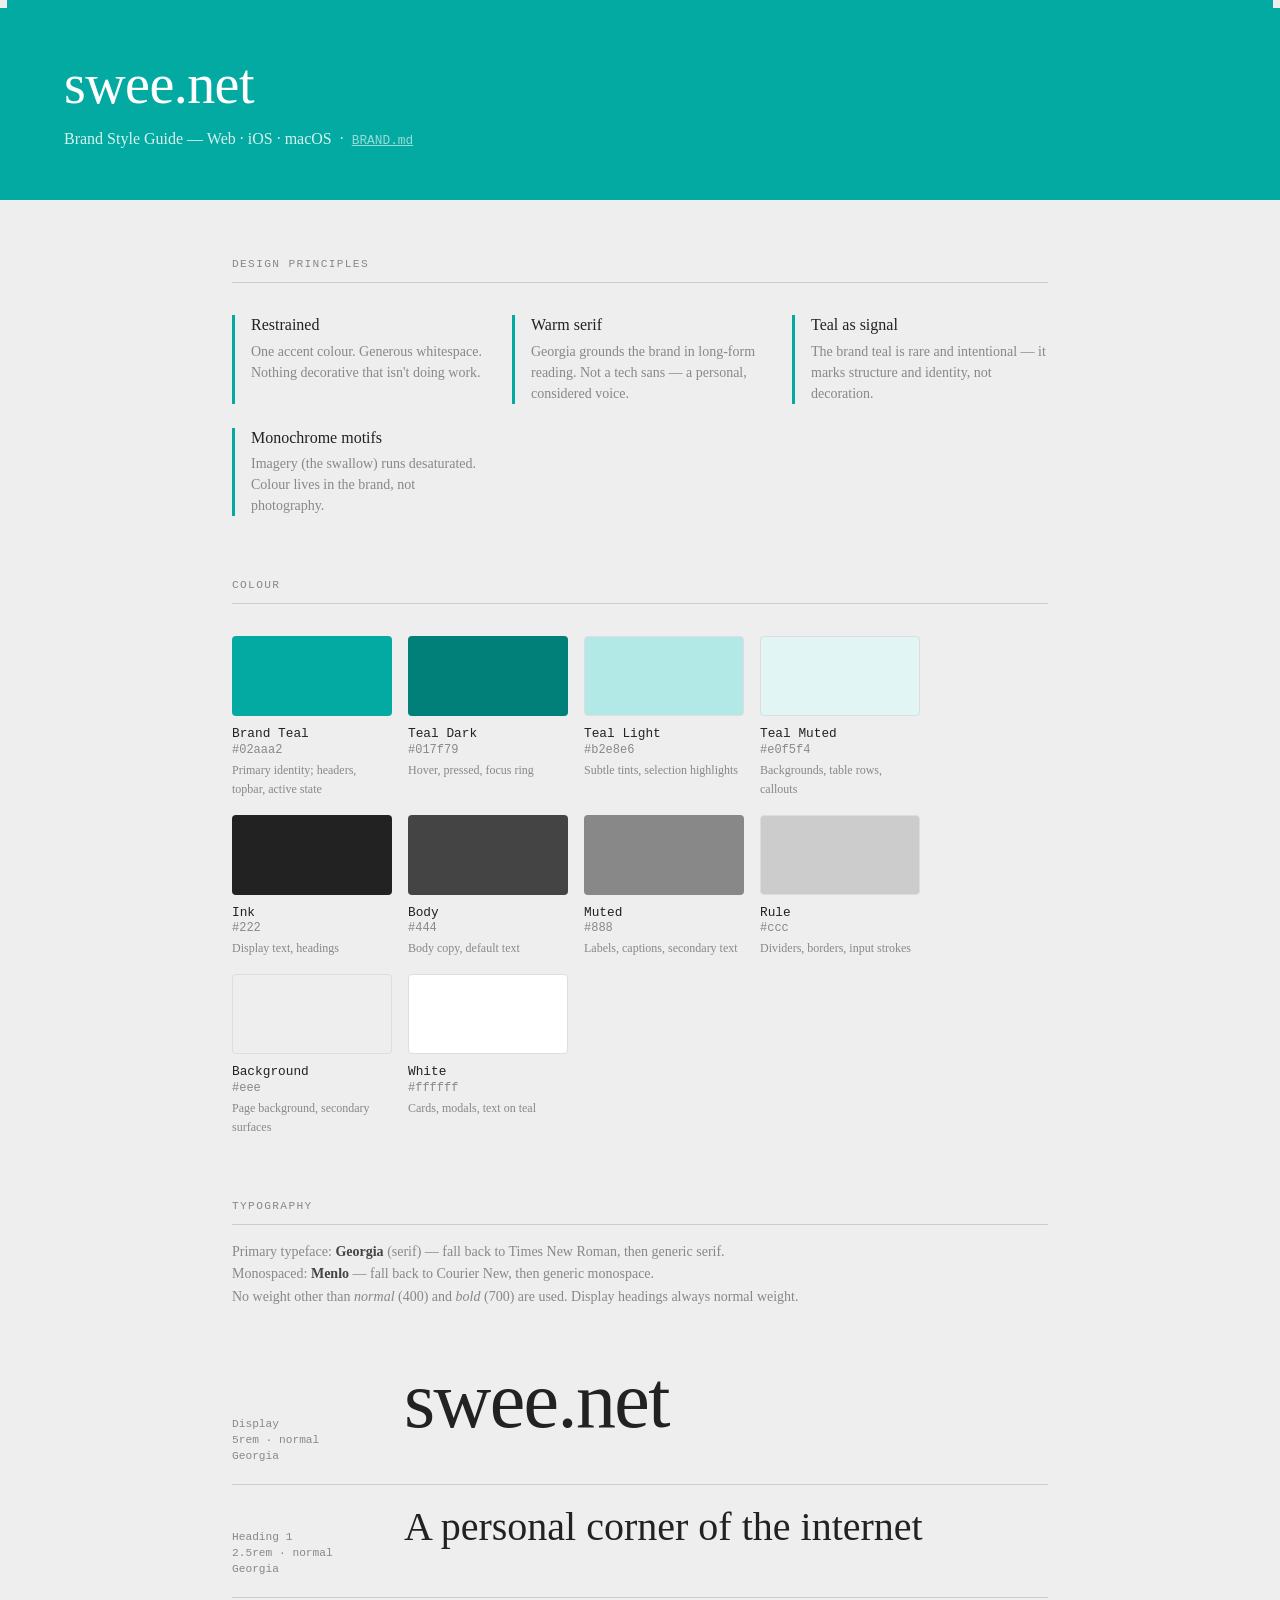
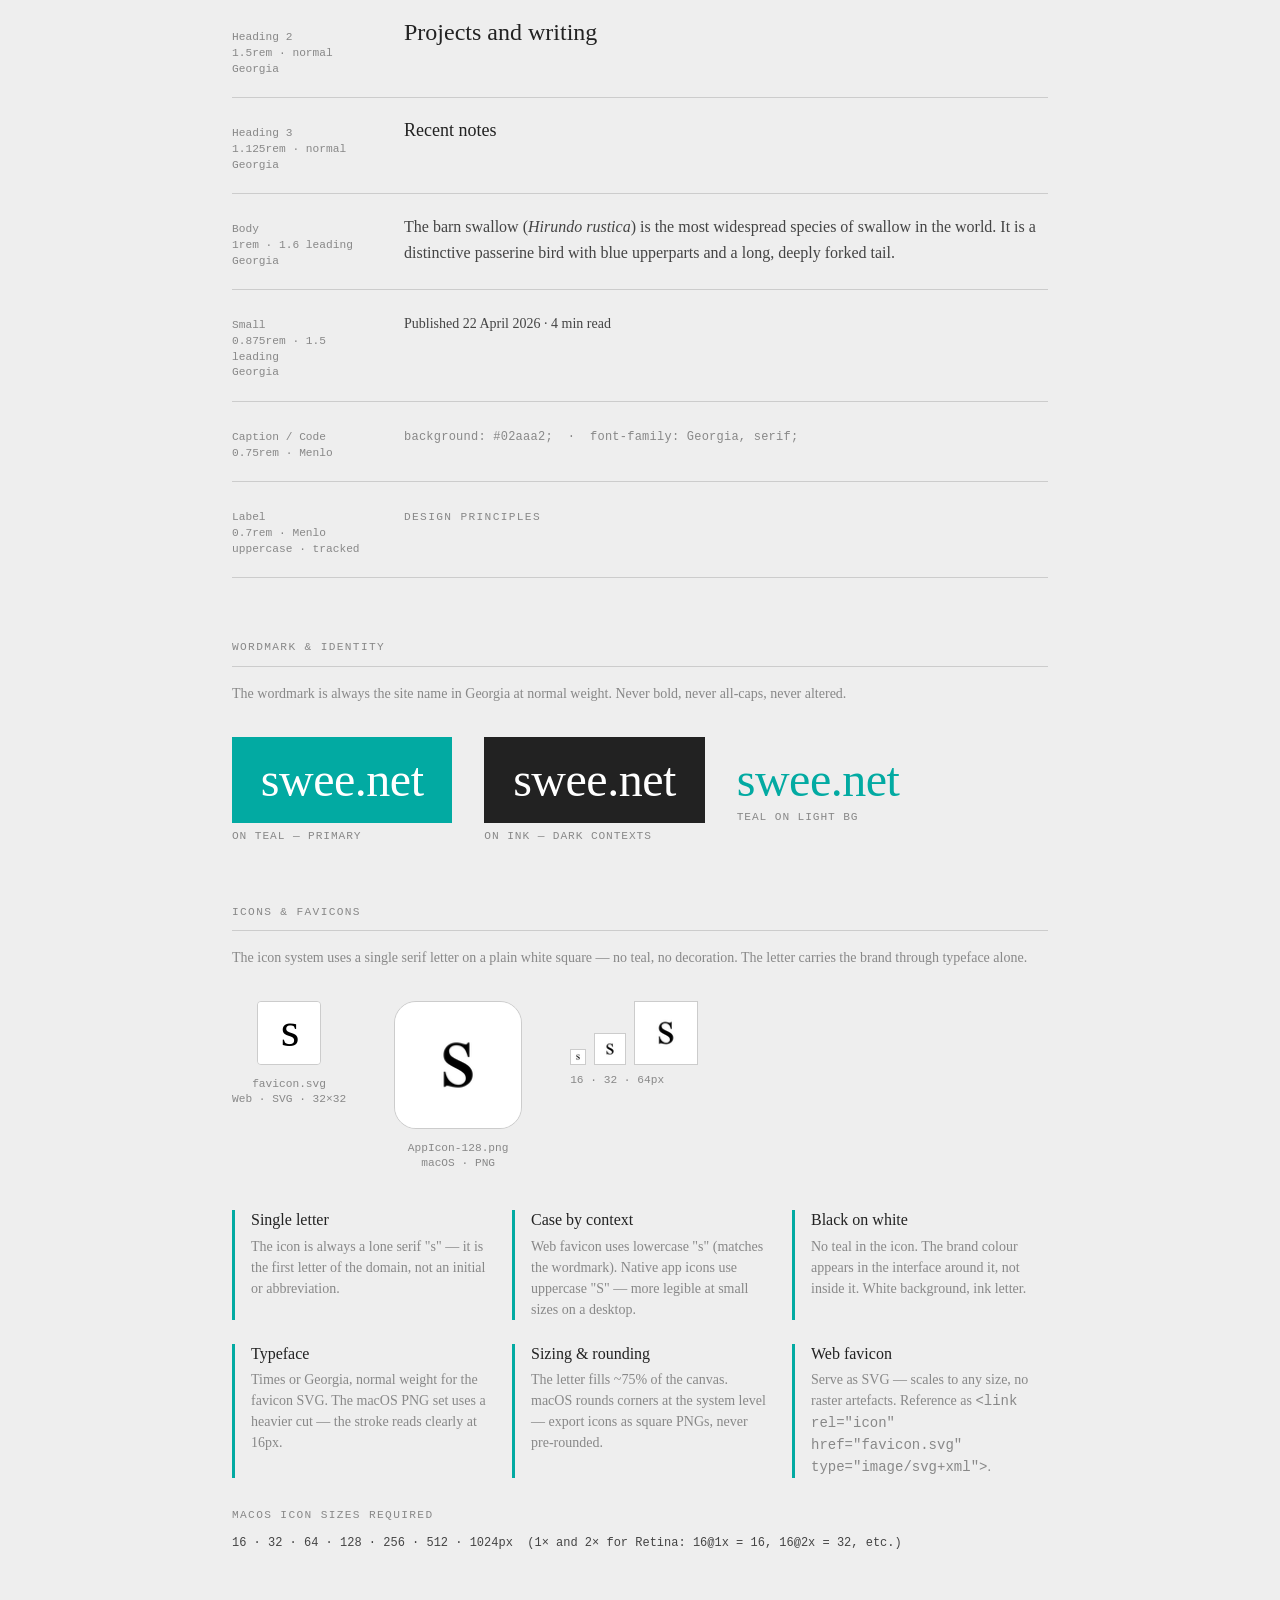
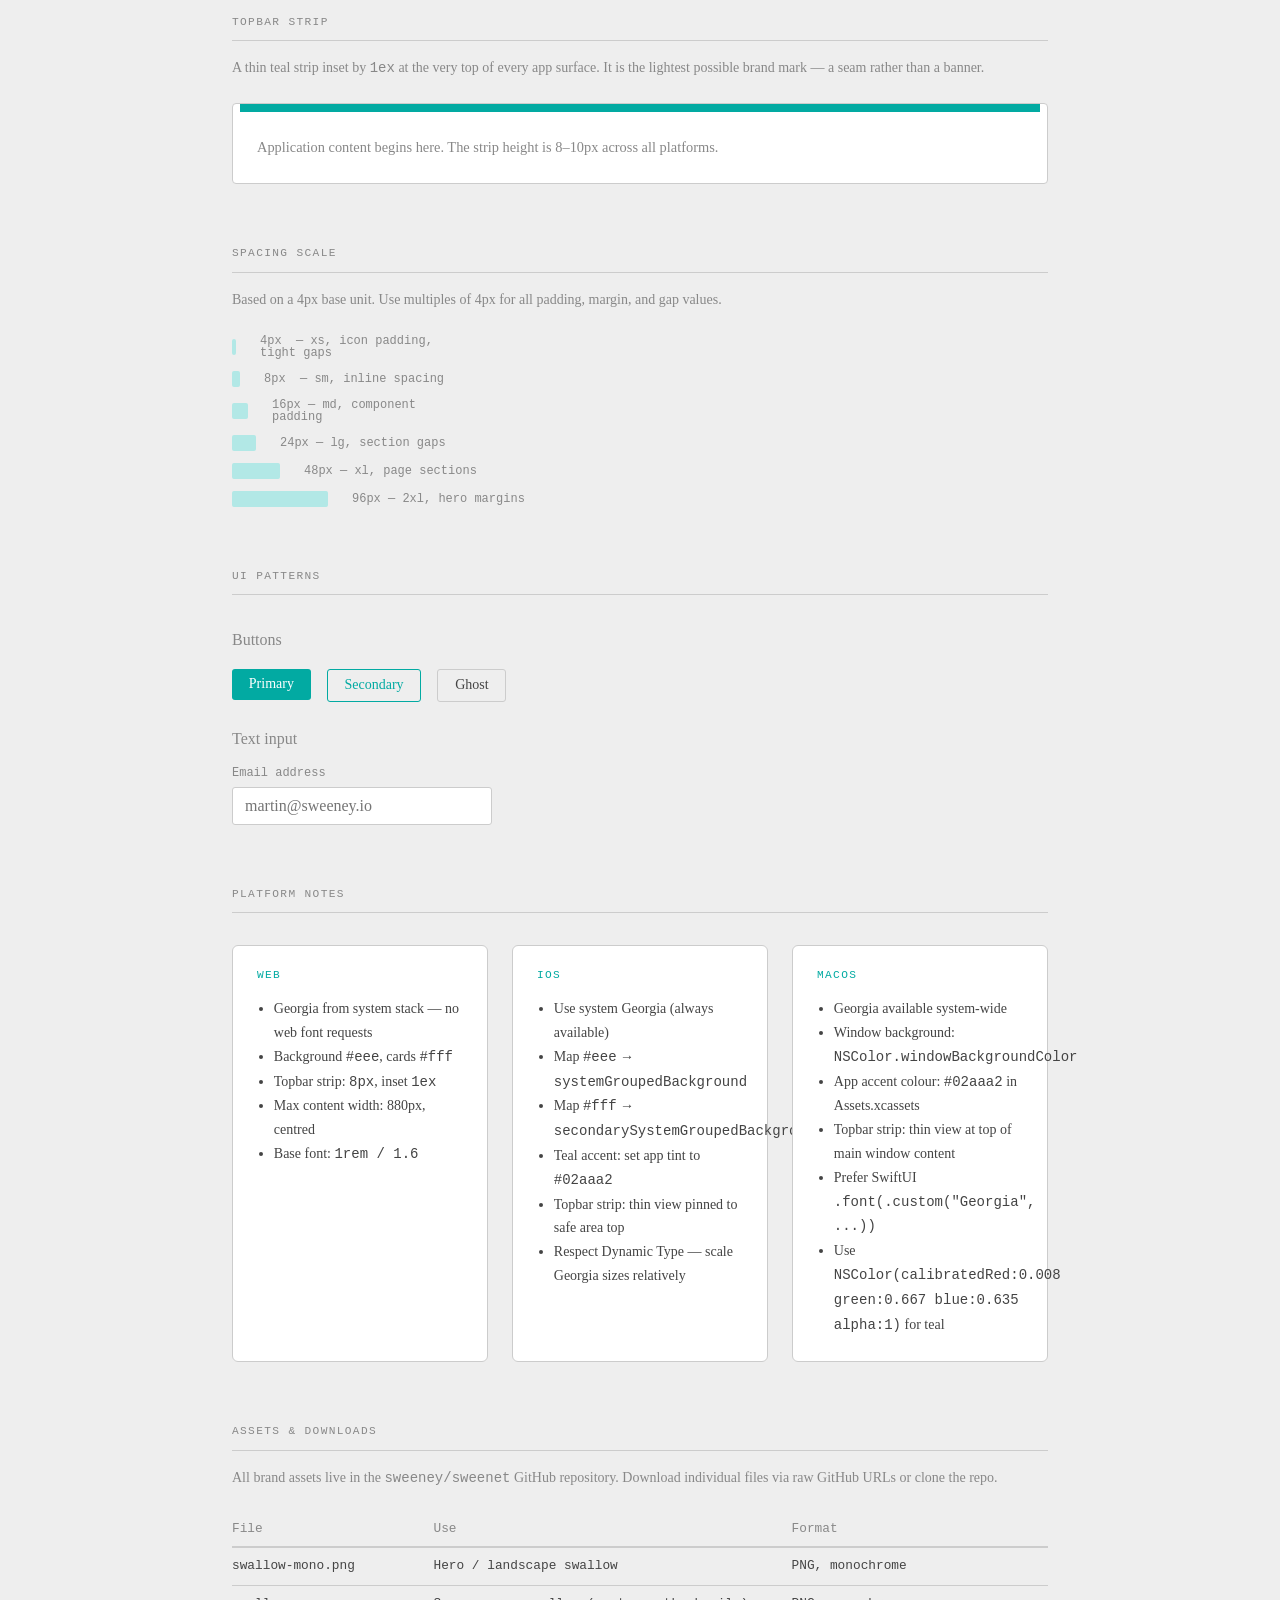
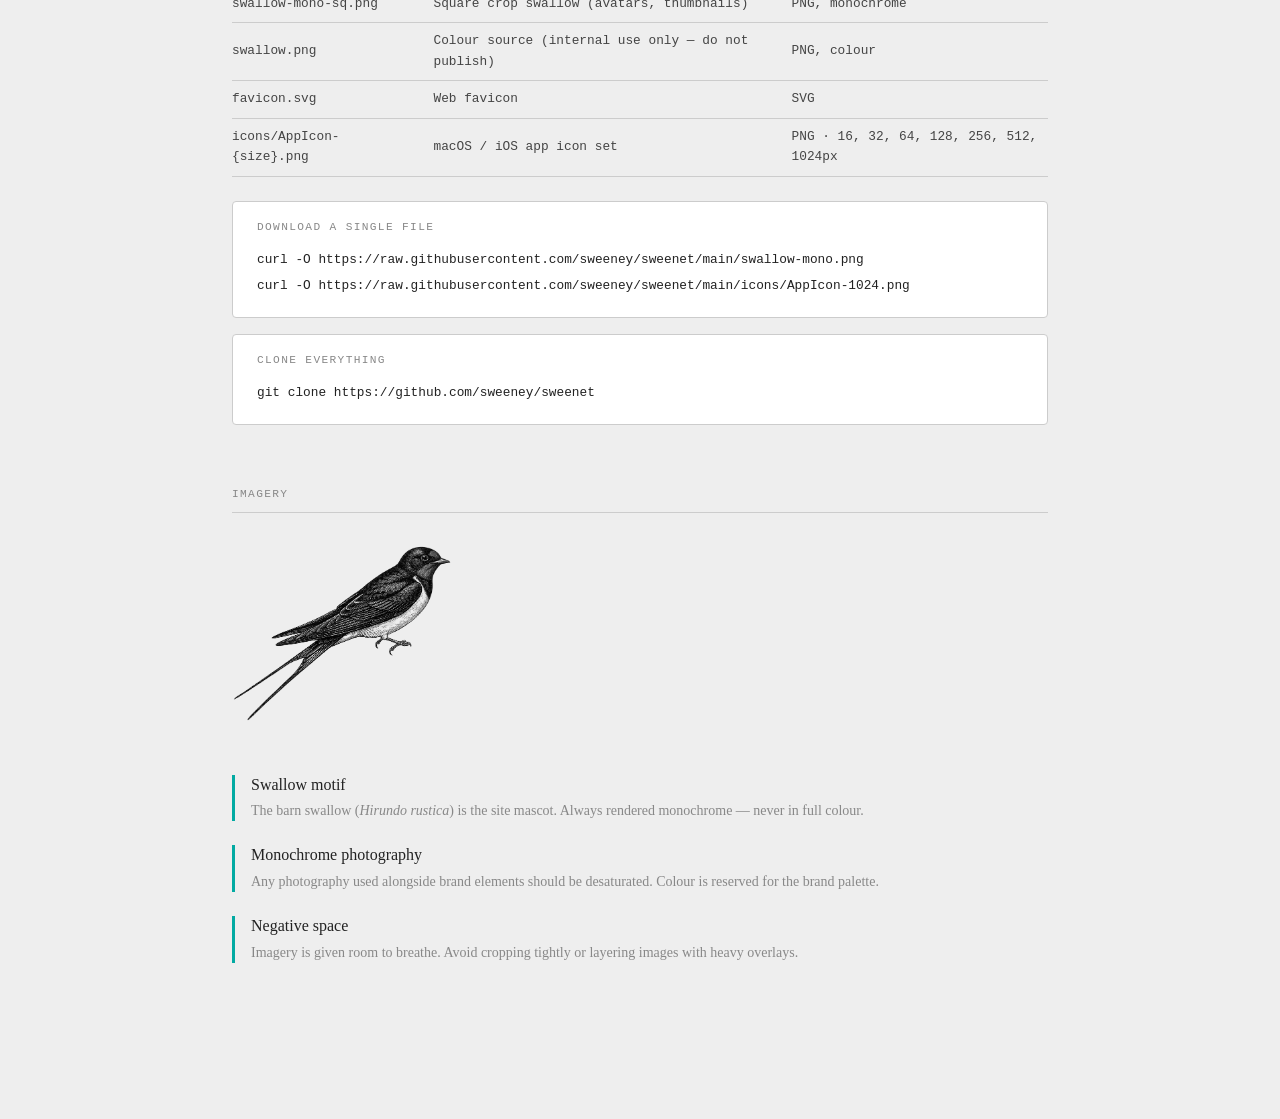
==== commit 069254f6: "Sync BRAND.md with styleguide: add principles, fix NSColor, align iOS wording Co-Authored-By: Claude" ====
--- a/styleguide.html
+++ b/styleguide.html
@@ -679,7 +679,7 @@
 					<li>App accent colour: <code>#02aaa2</code> in Assets.xcassets</li>
 					<li>Topbar strip: thin view at top of main window content</li>
 					<li>Prefer SwiftUI <code>.font(.custom("Georgia", ...))</code></li>
-					<li>Use <code>NSColor(calibratedRed:0.01 green:0.67 blue:0.64 alpha:1)</code> for teal</li>
+					<li>Use <code>NSColor(calibratedRed:0.008 green:0.667 blue:0.635 alpha:1)</code> for teal</li>
 				</ul>
 			</div>
 		</div>
